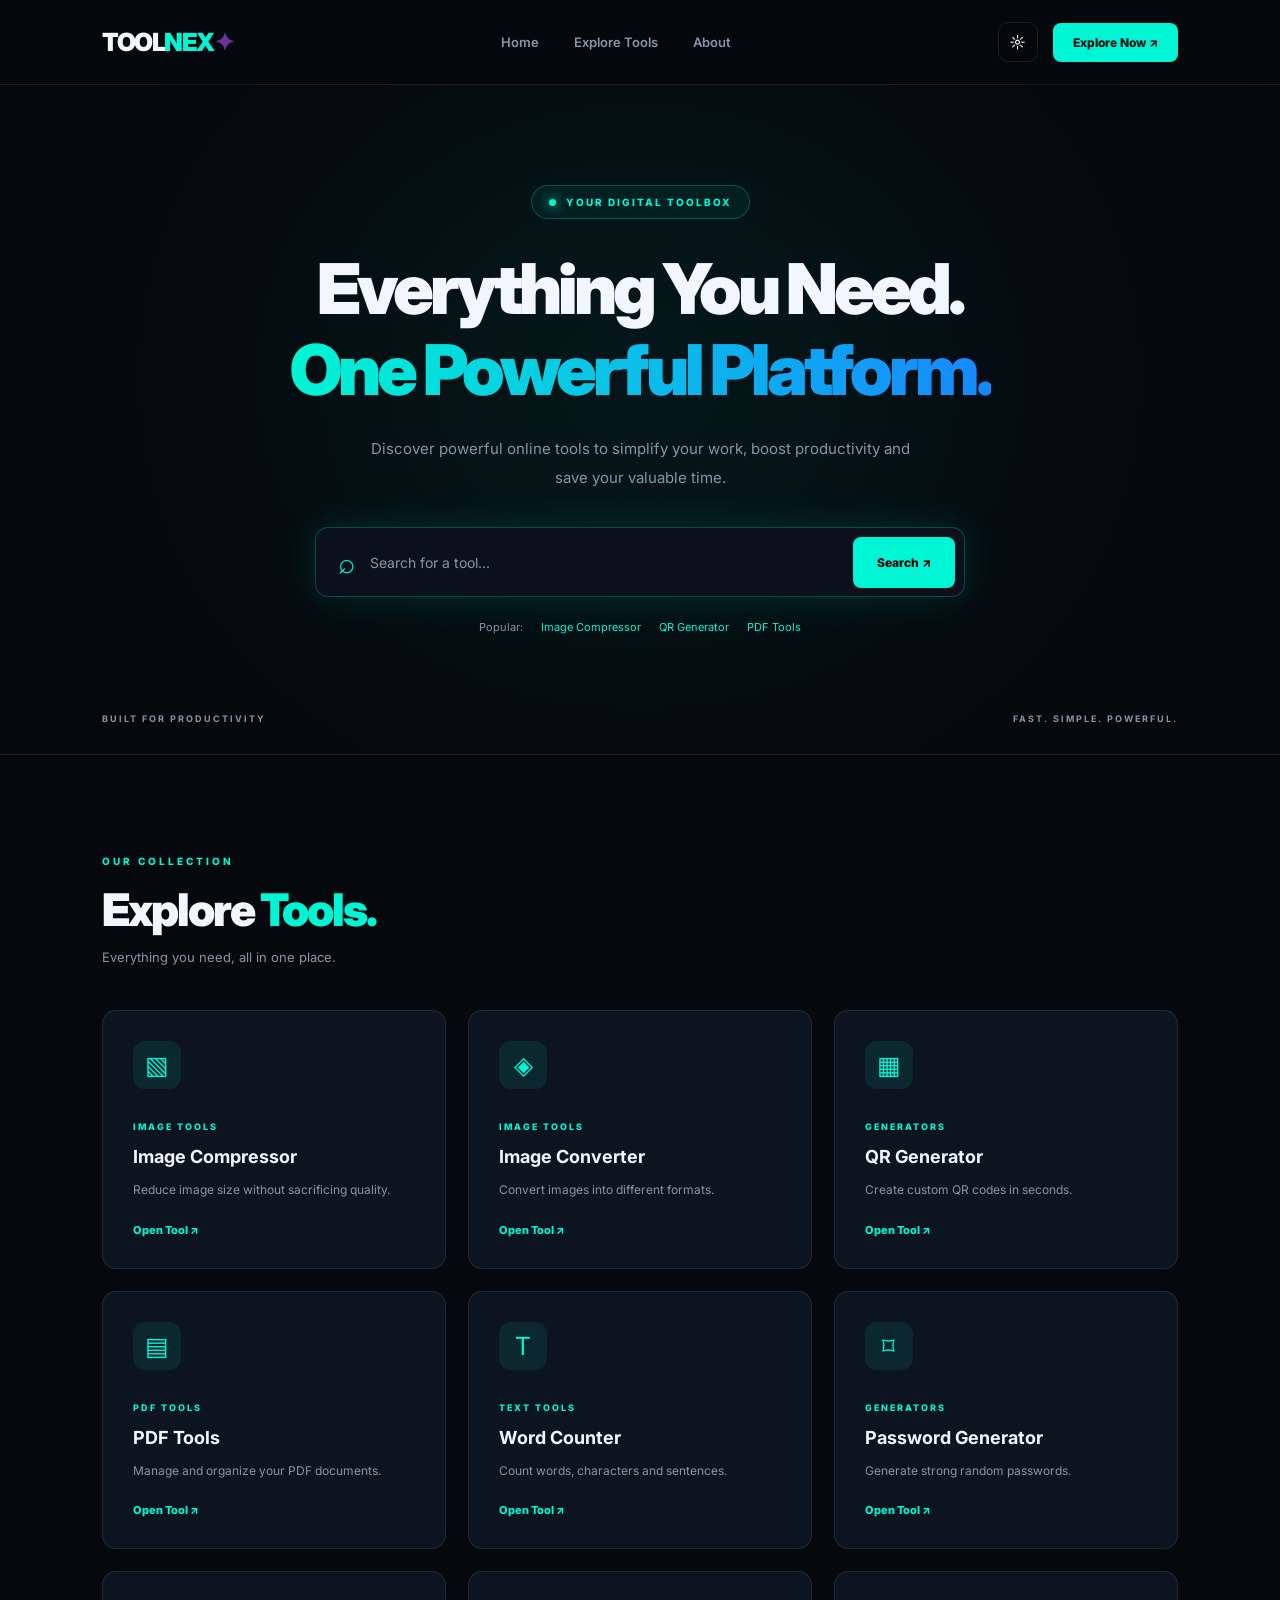
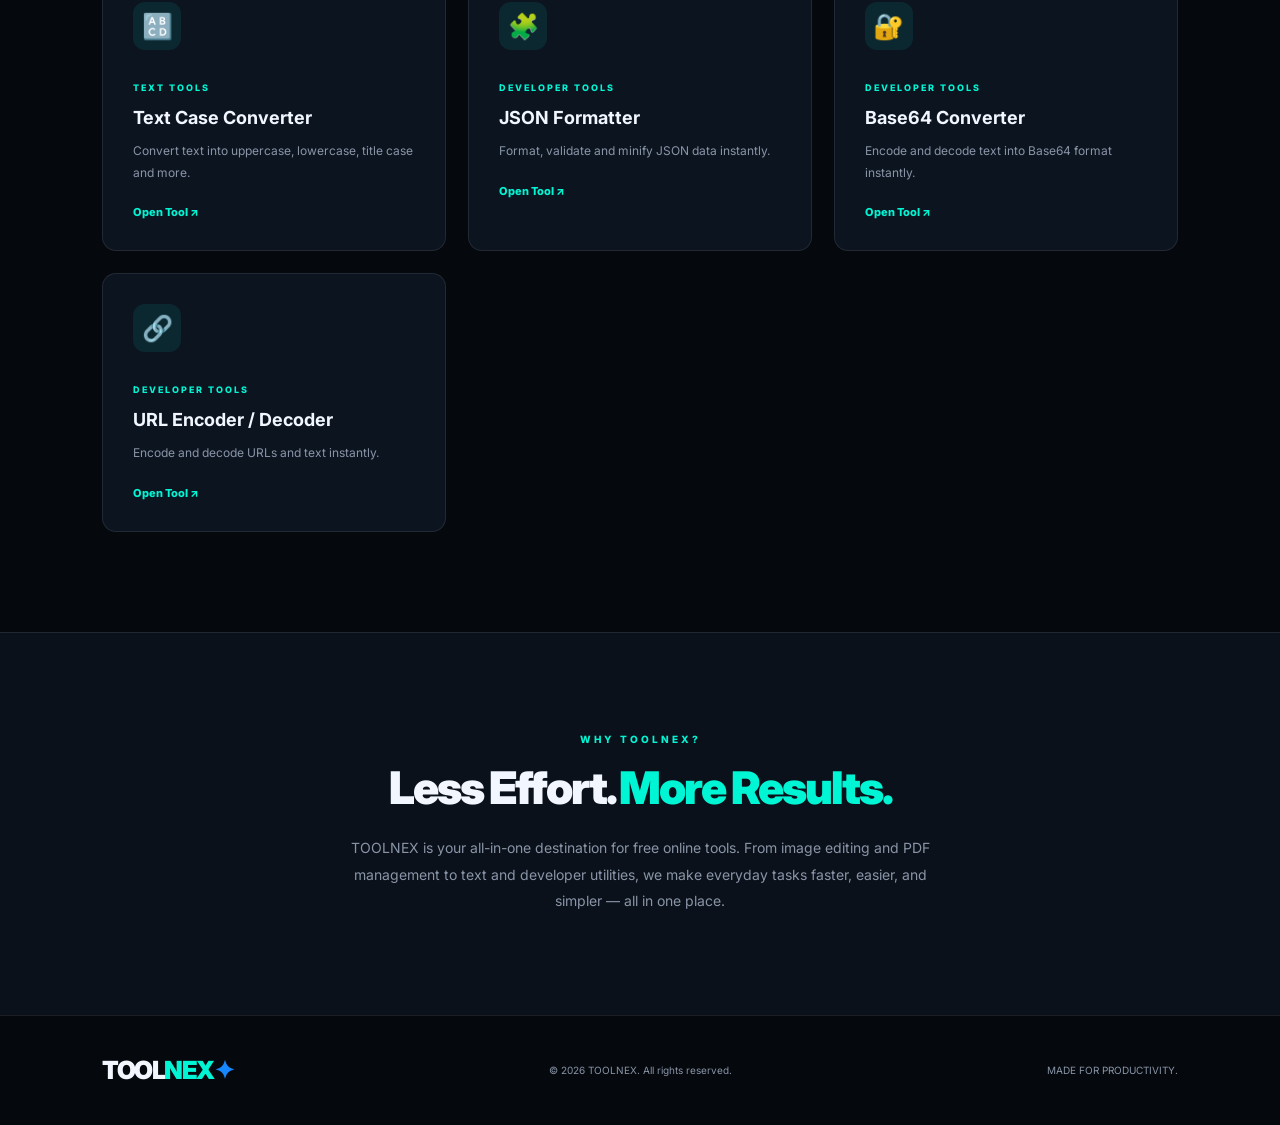
==== index.html @ 95f79d6b "Initial TOOLNEX website release" ====
<!DOCTYPE html>
<html lang="en">
<head>
    <meta charset="UTF-8">
    <meta name="viewport" content="width=device-width, initial-scale=1.0">

    <meta name="description" content="TOOLNEX - Your ultimate collection of free online tools.">
    <meta name="theme-color" content="#05080d">

    <title>TOOLNEX — All Tools. One Platform.</title>

    <link rel="stylesheet" href="css/style.css">
</head>
<body>

    <!-- NAVBAR -->
    <header class="navbar">
        <a href="index.html" class="logo">
            TOOL<span>NEX</span><i style="color: rebeccapurple;">✦</i>
        </a>

        <nav class="nav-links" id="navLinks">
            <a href="#home">Home</a>
            <a href="#tools">Explore Tools</a>
            <a href="#about">About</a>
        </nav>

        <div class="nav-actions">
            <button class="theme-btn" id="themeBtn" aria-label="Toggle theme">
                ☼
            </button>
            <a href="#tools" class="nav-button">Explore Now ↗</a>
        </div>

        <button class="menu-btn" id="menuBtn" aria-label="Toggle menu">
            ☰
        </button>
    </header>

    <!-- HERO -->
    <main>
        <section class="hero" id="home">

            <div class="hero-glow"></div>

            <div class="hero-content">

                <div class="hero-tag">
                    <span class="status-dot"></span>
                    YOUR DIGITAL TOOLBOX
                </div>

                <h1>
                    Everything You Need.
                    <br>
                    <span>One Powerful Platform.</span>
                </h1>

                <p>
                    Discover powerful online tools to simplify your work,
                    boost productivity and save your valuable time.
                </p>

                <div class="search-container">
                    <span class="search-icon">⌕</span>
                    <input
                        type="search"
                        id="searchInput"
                        placeholder="Search for a tool..."
                        autocomplete="off"
                    >
                    <button id="searchBtn">Search ↗</button>
                </div>

                <div class="popular-searches">
                    <span>Popular:</span>
                    <a href="#tools">Image Compressor</a>
                    <a href="#tools">QR Generator</a>
                    <a href="#tools">PDF Tools</a>
                </div>

            </div>

            <div class="hero-bottom">
                <span>BUILT FOR PRODUCTIVITY</span>
                <span>FAST. SIMPLE. POWERFUL.</span>
            </div>

        </section>

        <!-- TOOLS -->
        <section class="tools-section" id="tools">

            <div class="section-heading">
                <div>
                    <span class="section-label">OUR COLLECTION</span>
                    <h2>Explore <span>Tools.</span></h2>
                    <p>Everything you need, all in one place.</p>
                </div>
            </div>

            <div class="tools-grid" id="toolsGrid">

                <!-- 1. IMAGE COMPRESSOR -->
                <article class="tool-card" data-name="image compressor">
                    <div class="tool-icon">▧</div>
                    <span class="tool-category">IMAGE TOOLS</span>
                    <h3>Image Compressor</h3>
                    <p>Reduce image size without sacrificing quality.</p>
                    <a href="tools/image-compressor.html" class="tool-link">
                        Open Tool ↗
                    </a>
                </article>

                <!-- 2. IMAGE CONVERTER -->
                <article class="tool-card" data-name="image converter">
                    <div class="tool-icon">◈</div>
                    <span class="tool-category">IMAGE TOOLS</span>
                    <h3>Image Converter</h3>
                    <p>Convert images into different formats.</p>
                    <a href="tools/image-converter.html" class="tool-link">
                        Open Tool ↗
                    </a>
                </article>

                <!-- 3. QR GENERATOR -->
                <article class="tool-card" data-name="qr generator">
                    <div class="tool-icon">▦</div>
                    <span class="tool-category">GENERATORS</span>
                    <h3>QR Generator</h3>
                    <p>Create custom QR codes in seconds.</p>
                    <a href="tools/qr-generator.html" class="tool-link">
                        Open Tool ↗
                    </a>
                </article>

                <!-- 4. PDF TOOLS -->
                <article class="tool-card" data-name="pdf tools">
                    <div class="tool-icon">▤</div>
                    <span class="tool-category">PDF TOOLS</span>
                    <h3>PDF Tools</h3>
                    <p>Manage and organize your PDF documents.</p>
                    <a href="tools/pdf-tools.html" class="tool-link">
                        Open Tool ↗
                    </a>
                </article>

                <!-- 5. WORD COUNTER -->
                <article class="tool-card" data-name="word counter">
                    <div class="tool-icon">T</div>
                    <span class="tool-category">TEXT TOOLS</span>
                    <h3>Word Counter</h3>
                    <p>Count words, characters and sentences.</p>
                    <a href="tools/word-counter.html" class="tool-link">
                        Open Tool ↗
                    </a>
                </article>

                <!-- 6. PASSWORD GENERATOR -->
                <article class="tool-card" data-name="password generator">
                    <div class="tool-icon">⌑</div>
                    <span class="tool-category">GENERATORS</span>
                    <h3>Password Generator</h3>
                    <p>Generate strong random passwords.</p>
                    <a href="tools/password-generator.html" class="tool-link">
                        Open Tool ↗
                    </a>
                </article>

                <!-- 7. TEXT CASE CONVERTER -->
                <article class="tool-card" data-name="text case converter">
                    <div class="tool-icon">🔠</div>
                    <span class="tool-category">TEXT TOOLS</span>
                    <h3>Text Case Converter</h3>
                    <p>Convert text into uppercase, lowercase, title case and more.</p>
                    <a href="tools/text-case-converter.html" class="tool-link">
                        Open Tool ↗
                    </a>
                </article>

                <!-- 8. JSON FORMATTER -->
                <article class="tool-card" data-name="json formatter">
                    <div class="tool-icon">🧩</div>
                    <span class="tool-category">DEVELOPER TOOLS</span>
                    <h3>JSON Formatter</h3>
                    <p>Format, validate and minify JSON data instantly.</p>
                    <a href="tools/json-formatter.html" class="tool-link">
                        Open Tool ↗
                    </a>
                </article>

                <!-- 9. BASE64 CONVERTER -->
                <article class="tool-card" data-name="base64 converter">
                    <div class="tool-icon">🔐</div>
                    <span class="tool-category">DEVELOPER TOOLS</span>
                    <h3>Base64 Converter</h3>
                    <p>Encode and decode text into Base64 format instantly.</p>
                    <a href="tools/base64-converter.html" class="tool-link">
                        Open Tool ↗
                    </a>
                </article>

                <!-- 10. URL ENCODER / DECODER -->
                <article class="tool-card" data-name="url encoder decoder">
                    <div class="tool-icon">🔗</div>
                    <span class="tool-category">DEVELOPER TOOLS</span>
                    <h3>URL Encoder / Decoder</h3>
                    <p>Encode and decode URLs and text instantly.</p>
                    <a href="tools/url-encoder.html" class="tool-link">
                        Open Tool ↗
                    </a>
                </article>

            </div>

            <p class="no-results" id="noResults" hidden>
                No matching tools found.
            </p>

        </section>

        <!-- ABOUT -->
        <section class="about-section" id="about">
            <span class="section-label">WHY TOOLNEX?</span>
            <h2>Less Effort. <span>More Results.</span></h2>
            <p>
                TOOLNEX is your all-in-one destination for free online tools. From image editing and PDF management to text and developer utilities, we make everyday tasks faster, easier, and simpler — all in one place.
            </p>
        </section>

    </main>

    <!-- FOOTER -->
    <footer class="footer">
        <a href="index.html" class="logo">
            TOOL<span>NEX</span><i>✦</i>
        </a>

        <p>© 2026 TOOLNEX. All rights reserved.</p>

        <span>MADE FOR PRODUCTIVITY.</span>
    </footer>

    <script src="js/script.js"></script>

</body>
</html>
---- css/style.css ----
@import url('https://fonts.googleapis.com/css2?family=Inter:wght@400;500;600;700;800;900&display=swap');

:root {
    --bg: #05080d;
    --surface: #0b111b;
    --card: #0c1420;
    --text: #f2f7ff;
    --muted: #8995a7;
    --cyan: #00f5d4;
    --blue: #1687ff;
    --border: rgba(255,255,255,0.09);
    --shadow: rgba(0,245,212,0.12);
}

* {
    margin: 0;
    padding: 0;
    box-sizing: border-box;
}

body {
    background: var(--bg);
    color: var(--text);
    font-family: 'Inter', sans-serif;
    overflow-x: hidden;
    transition: background .3s, color .3s;
}

a {
    text-decoration: none;
    color: inherit;
}

button, input {
    font: inherit;
}

/* NAVBAR */

.navbar {
    width: 100%;
    height: 85px;
    padding: 0 8%;
    display: flex;
    justify-content: space-between;
    align-items: center;
    border-bottom: 1px solid var(--border);
    background: rgba(5,8,13,.85);
    backdrop-filter: blur(18px);
    position: sticky;
    top: 0;
    z-index: 100;
}

.logo {
    font-size: 25px;
    font-weight: 900;
    letter-spacing: -1.5px;
}

.logo span {
    color: var(--cyan);
}

.logo i {
    color: var(--blue);
    font-style: normal;
}

.nav-links {
    display: flex;
    gap: 35px;
}

.nav-links a {
    color: var(--muted);
    font-size: 13px;
    font-weight: 600;
    transition: .3s;
}

.nav-links a:hover {
    color: var(--cyan);
}

.nav-actions {
    display: flex;
    align-items: center;
    gap: 15px;
}

.theme-btn, .menu-btn {
    background: transparent;
    color: var(--text);
    border: 1px solid var(--border);
    border-radius: 10px;
    width: 40px;
    height: 40px;
    cursor: pointer;
}

.nav-button {
    padding: 12px 20px;
    border-radius: 8px;
    background: var(--cyan);
    color: #03100f;
    font-size: 12px;
    font-weight: 800;
    transition: .3s;
}

.nav-button:hover {
    background: var(--blue);
    color: white;
    transform: translateY(-3px);
}

.menu-btn {
    display: none;
}

/* HERO */

.hero {
    min-height: 670px;
    position: relative;
    display: flex;
    align-items: center;
    justify-content: center;
    padding: 100px 20px 120px;
    overflow: hidden;
    text-align: center;
    border-bottom: 1px solid var(--border);
}

.hero-glow {
    position: absolute;
    width: 650px;
    height: 450px;
    background: var(--cyan);
    opacity: .09;
    filter: blur(150px);
    border-radius: 50%;
    top: 10%;
    left: 50%;
    transform: translateX(-50%);
    pointer-events: none;
}

.hero-content {
    max-width: 850px;
    position: relative;
    z-index: 2;
    animation: heroEnter 1s ease both;
}

.hero-tag {
    display: inline-flex;
    align-items: center;
    gap: 10px;
    border: 1px solid rgba(0,245,212,.25);
    background: rgba(0,245,212,.06);
    color: var(--cyan);
    padding: 10px 17px;
    border-radius: 30px;
    font-size: 10px;
    font-weight: 800;
    letter-spacing: 2px;
    margin-bottom: 30px;
}

.status-dot {
    width: 7px;
    height: 7px;
    background: var(--cyan);
    border-radius: 50%;
    box-shadow: 0 0 12px var(--cyan);
}

.hero h1 {
    font-size: clamp(38px, 6vw, 70px);
    font-weight: 900;
    letter-spacing: -4px;
    line-height: 1.15;
}

.hero h1 span {
    background: linear-gradient(90deg, var(--cyan), var(--blue));
    -webkit-background-clip: text;
    background-clip: text;
    color: transparent;
}

.hero-content > p {
    max-width: 570px;
    margin: 25px auto 35px;
    color: var(--muted);
    font-size: 15px;
    line-height: 1.9;
}

/* SEARCH */

.search-container {
    max-width: 650px;
    height: 70px;
    margin: auto;
    display: flex;
    align-items: center;
    gap: 15px;
    padding: 8px 9px 8px 22px;
    background: var(--surface);
    border: 1px solid rgba(0,245,212,.25);
    border-radius: 13px;
    box-shadow: 0 0 40px var(--shadow);
    transition: .3s;
}

.search-container:focus-within {
    border-color: var(--cyan);
    box-shadow: 0 0 35px rgba(0,245,212,.2);
}

.search-icon {
    font-size: 29px;
    color: var(--cyan);
}

.search-container input {
    flex: 1;
    min-width: 0;
    background: transparent;
    border: none;
    outline: none;
    color: var(--text);
    font-size: 14px;
}

.search-container input::placeholder {
    color: var(--muted);
}

.search-container button {
    height: 51px;
    padding: 0 24px;
    background: var(--cyan);
    border: none;
    border-radius: 8px;
    font-size: 12px;
    font-weight: 800;
    cursor: pointer;
    transition: .3s;
}

.search-container button:hover {
    background: var(--blue);
    color: white;
}

.popular-searches {
    display: flex;
    justify-content: center;
    flex-wrap: wrap;
    gap: 18px;
    margin-top: 23px;
    font-size: 11px;
}

.popular-searches span {
    color: var(--muted);
}

.popular-searches a {
    color: var(--cyan);
    transition: .3s;
}

.popular-searches a:hover {
    color: var(--blue);
}

.hero-bottom {
    position: absolute;
    bottom: 30px;
    left: 8%;
    right: 8%;
    display: flex;
    justify-content: space-between;
    color: var(--muted);
    font-size: 9px;
    letter-spacing: 2px;
    font-weight: 700;
}

/* TOOLS SECTION */

.tools-section {
    padding: 100px 8%;
    max-width: 1600px;
    margin: auto;
}

.section-heading {
    display: flex;
    justify-content: space-between;
    margin-bottom: 45px;
}

.section-label {
    display: block;
    color: var(--cyan);
    font-size: 10px;
    letter-spacing: 3px;
    font-weight: 800;
    margin-bottom: 15px;
}

.section-heading h2, .about-section h2 {
    font-size: clamp(30px, 4vw, 45px);
    font-weight: 900;
    letter-spacing: -2px;
}

.section-heading h2 span, .about-section h2 span {
    color: var(--cyan);
}

.section-heading p {
    color: var(--muted);
    margin-top: 12px;
    font-size: 13px;
}

.tools-grid {
    display: grid;
    grid-template-columns: repeat(3, 1fr);
    gap: 22px;
}

.tool-card {
    background: var(--card);
    border: 1px solid var(--border);
    border-radius: 14px;
    padding: 30px;
    min-height: 255px;
    position: relative;
    overflow: hidden;
    transition: .35s;
}

.tool-card::before {
    content: "";
    position: absolute;
    width: 150px;
    height: 150px;
    background: var(--cyan);
    filter: blur(100px);
    opacity: 0;
    right: -50px;
    top: -50px;
    transition: .35s;
}

.tool-card:hover {
    transform: translateY(-8px);
    border-color: rgba(0,245,212,.5);
    box-shadow: 0 15px 40px rgba(0,0,0,.25);
}

.tool-card:hover::before {
    opacity: .25;
}

.tool-icon {
    width: 48px;
    height: 48px;
    display: flex;
    justify-content: center;
    align-items: center;
    border-radius: 12px;
    background: rgba(0,245,212,.09);
    color: var(--cyan);
    font-size: 25px;
    margin-bottom: 25px;
}

.tool-category {
    color: var(--cyan);
    font-size: 9px;
    letter-spacing: 2px;
    font-weight: 800;
}

.tool-card h3 {
    font-size: 18px;
    margin: 12px 0;
}

.tool-card p {
    font-size: 12px;
    color: var(--muted);
    line-height: 1.8;
}

.tool-link {
    display: inline-block;
    margin-top: 22px;
    color: var(--cyan);
    font-size: 11px;
    font-weight: 800;
}

.no-results {
    text-align: center;
    color: var(--muted);
    padding: 35px;
}

/* ABOUT */

.about-section {
    padding: 100px 20px;
    text-align: center;
    border-top: 1px solid var(--border);
    background: var(--surface);
}

.about-section p {
    max-width: 600px;
    margin: 20px auto 0;
    color: var(--muted);
    font-size: 14px;
    line-height: 1.9;
}

/* FOOTER */

.footer {
    min-height: 110px;
    padding: 30px 8%;
    display: flex;
    justify-content: space-between;
    align-items: center;
    gap: 20px;
    flex-wrap: wrap;
    border-top: 1px solid var(--border);
}

.footer p, .footer > span {
    font-size: 10px;
    color: var(--muted);
}

/* LIGHT THEME */

body.light-theme {
    --bg: #f3f7fa;
    --surface: #ffffff;
    --card: #ffffff;
    --text: #101b2b;
    --muted: #64748b;
    --border: rgba(10,30,50,.12);
    --shadow: rgba(0,160,180,.12);
}

body.light-theme .navbar {
    background: rgba(255,255,255,.88);
}

body.light-theme .hero-glow {
    opacity: .06;
}

/* ANIMATION */

@keyframes heroEnter {
    from {
        opacity: 0;
        transform: translateY(25px);
    }
    to {
        opacity: 1;
        transform: translateY(0);
    }
}

/* RESPONSIVE */

@media (max-width: 900px) {
    .navbar {
        padding: 0 5%;
    }

    .tools-section {
        padding: 80px 5%;
    }

    .tools-grid {
        grid-template-columns: repeat(2, 1fr);
    }
}

@media (max-width: 650px) {
    .navbar {
        height: 70px;
    }

    .nav-links {
        display: none;
        position: absolute;
        top: 70px;
        left: 0;
        width: 100%;
        padding: 25px;
        flex-direction: column;
        background: var(--surface);
        border-bottom: 1px solid var(--border);
        gap: 25px;
    }

    .nav-links.active {
        display: flex;
    }

    .nav-actions .nav-button {
        display: none;
    }

    .menu-btn {
        display: block;
    }

    .hero {
        min-height: 620px;
        padding: 90px 20px 120px;
    }

    .hero h1 {
        letter-spacing: -2px;
    }

    .hero-content > p {
        font-size: 13px;
    }

    .search-container {
        height: 60px;
        gap: 8px;
        padding-left: 12px;
    }

    .search-container input {
        font-size: 11px;
    }

    .search-container button {
        height: 44px;
        padding: 0 13px;
        font-size: 10px;
    }

    .popular-searches {
        gap: 12px;
    }

    .hero-bottom {
        font-size: 7px;
        left: 5%;
        right: 5%;
    }

    .tools-grid {
        grid-template-columns: 1fr;
    }

    .tool-card {
        min-height: 230px;
    }

    .footer {
        justify-content: center;
        text-align: center;
        flex-direction: column;
    }
}

@media (prefers-reduced-motion: reduce) {
    *, *::before, *::after {
        scroll-behavior: auto !important;
        animation-duration: .01ms !important;
        transition-duration: .01ms !important;
    }
}
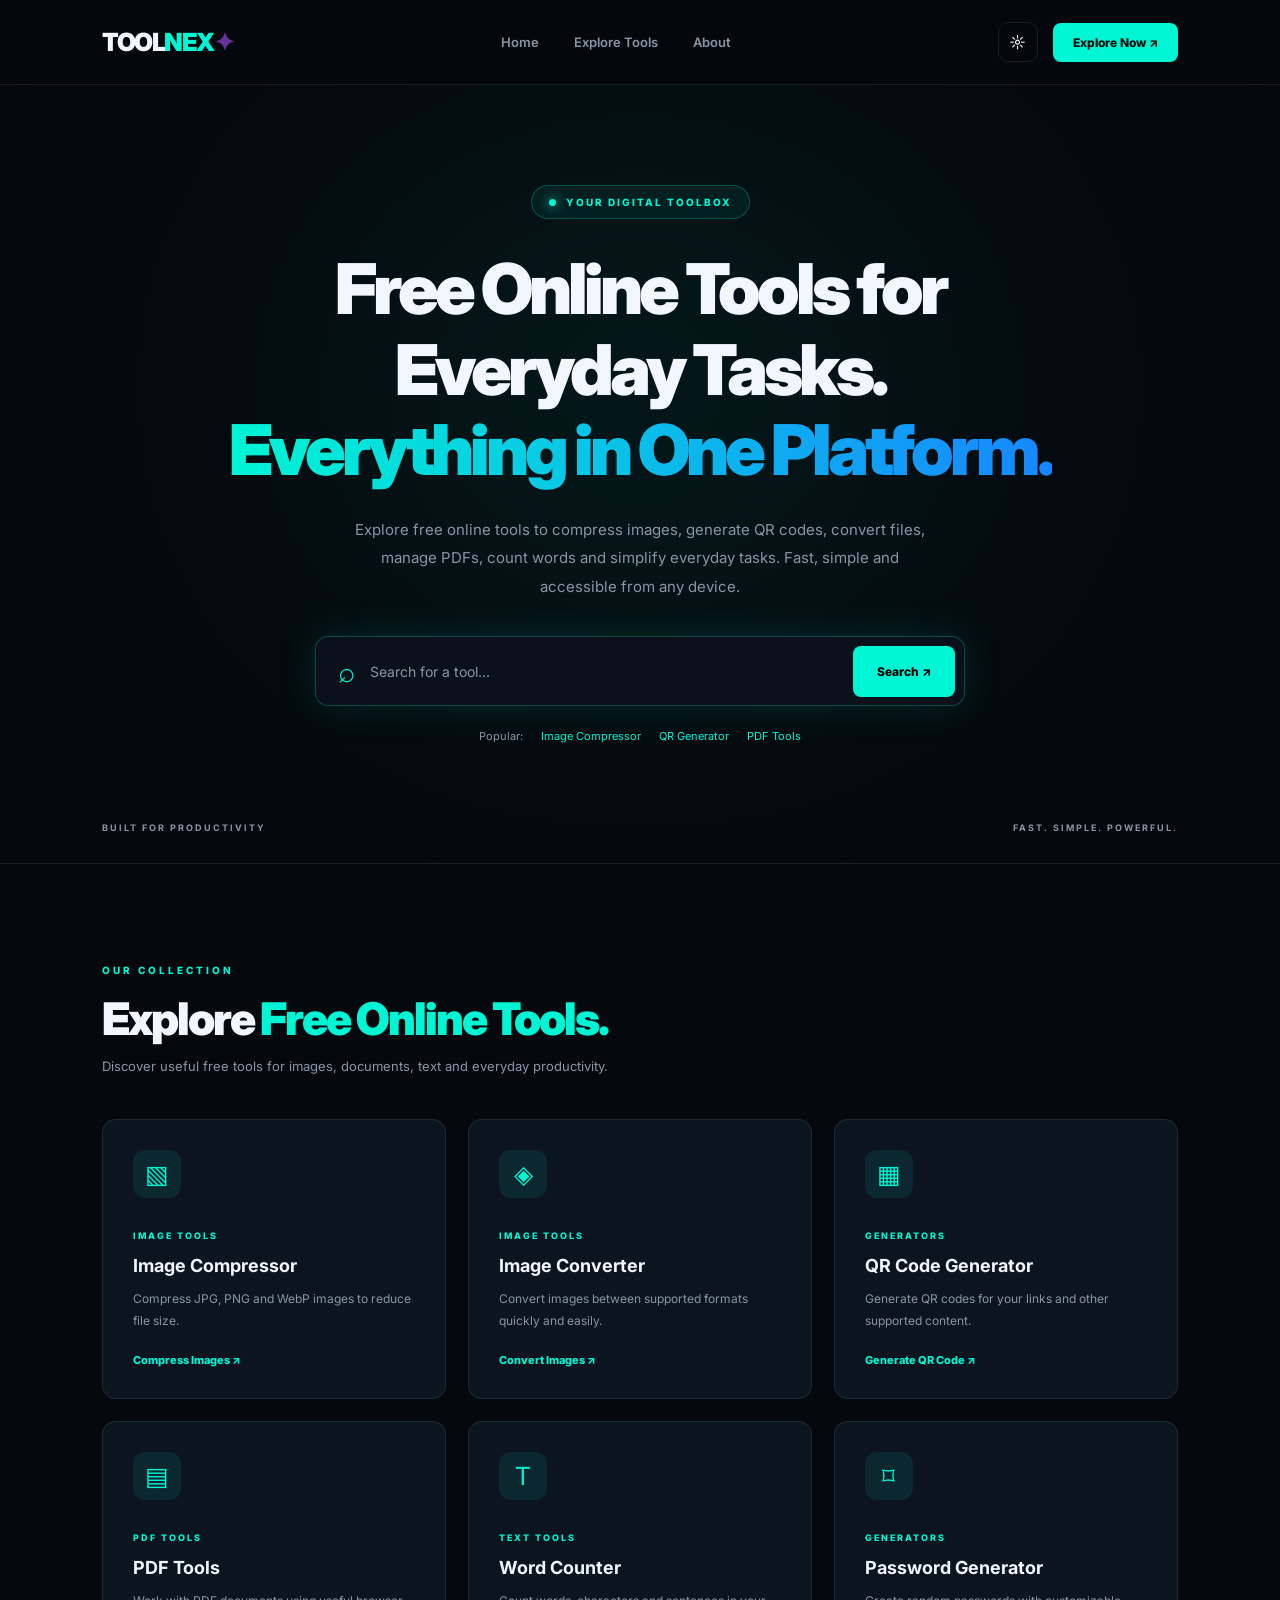
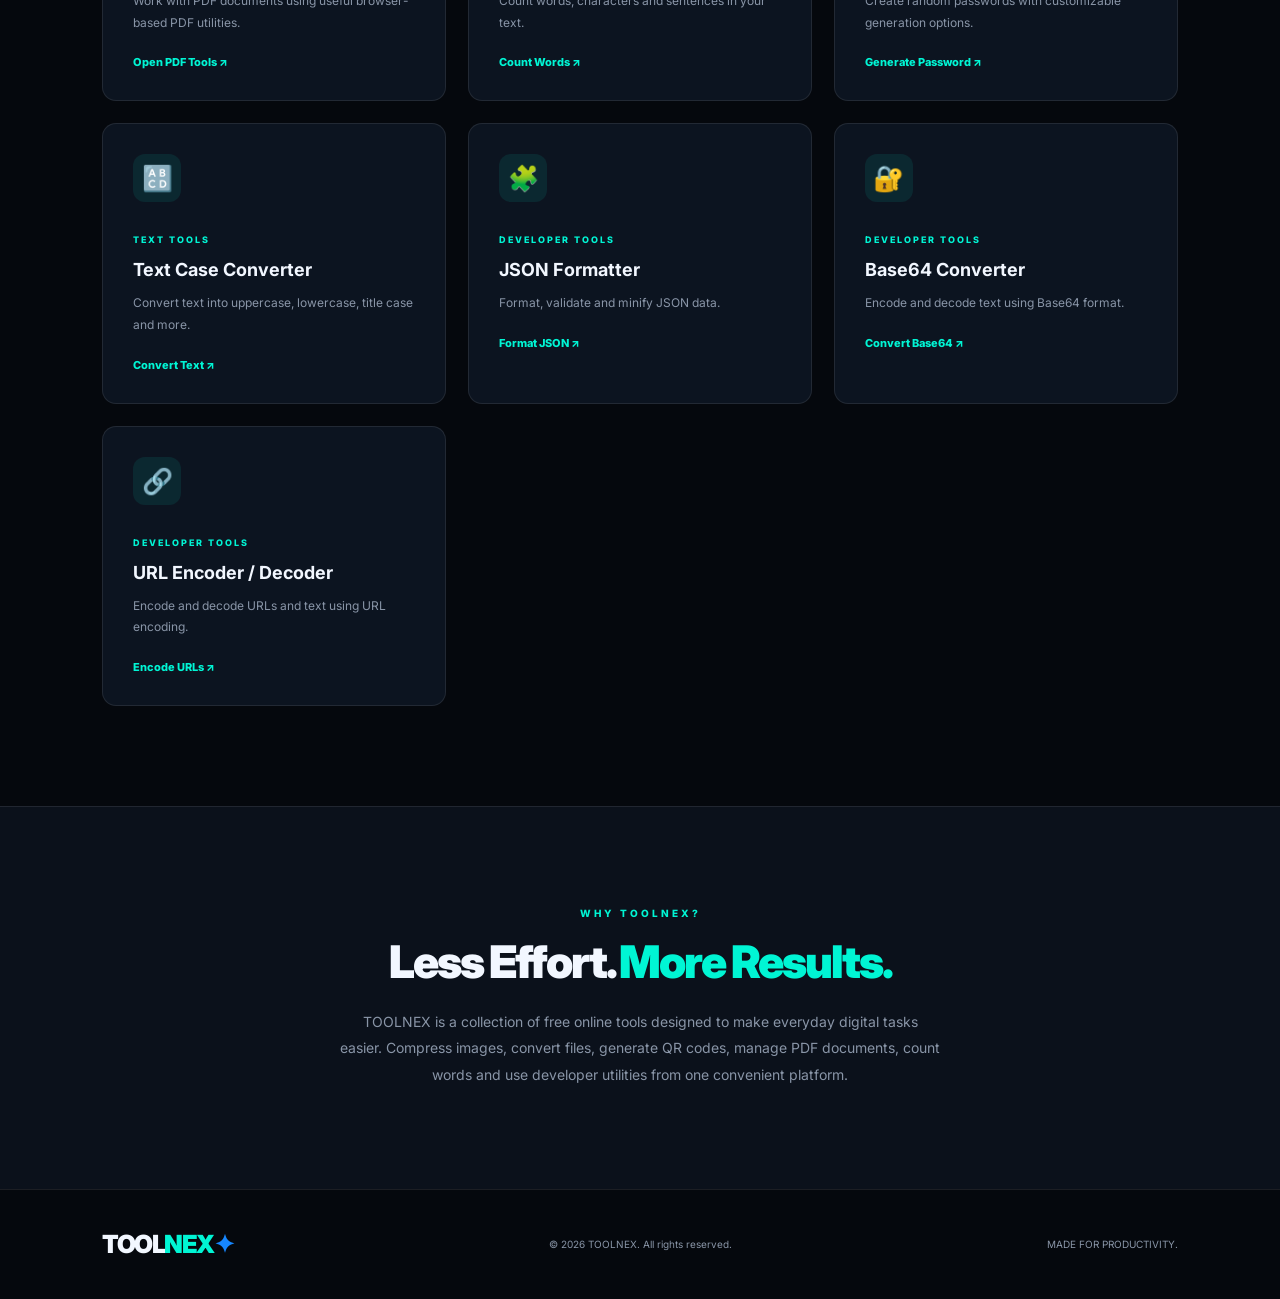
==== commit 7d1ce5bf: "Complete homepage SEO optimization" ====
--- a/index.html
+++ b/index.html
@@ -1,45 +1,91 @@
 
 <!DOCTYPE html>
 <html lang="en">
+
 <head>
     <meta charset="UTF-8">
     <meta name="viewport" content="width=device-width, initial-scale=1.0">
 
-    <meta name="description" content="TOOLNEX - Your ultimate collection of free online tools.">
+    <!-- Google Search Console Verification -->
+    <meta name="google-site-verification" content="qCB3Lh2hnZC_eKk-9dJciXlxJFnbBsDnRE0kiThZESY">
+
+    <!-- Primary SEO -->
+    <title>TOOLNEX - Free Online Tools for Images, PDFs, Text & More</title>
+
+    <meta name="description" content="Explore TOOLNEX, your free online toolbox. Compress images, convert image formats, generate QR codes, manage PDFs, count words, create passwords and use developer tools.">
+
+    <meta name="robots" content="index, follow, max-image-preview:large">
     <meta name="theme-color" content="#05080d">
 
-    <title>TOOLNEX — All Tools. One Platform.</title>
-
+    <meta name="author" content="TOOLNEX">
+
+    <link rel="canonical" href="https://the-apex-coder.github.io/TOOLNEX/">
+
+    <!-- Open Graph SEO -->
+    <meta property="og:type" content="website">
+    <meta property="og:site_name" content="TOOLNEX">
+    <meta property="og:title" content="TOOLNEX - Free Online Tools for Everyone">
+    <meta property="og:description" content="Your ultimate collection of free online tools. Compress images, create QR codes, manage PDFs and simplify everyday tasks.">
+    <meta property="og:url" content="https://the-apex-coder.github.io/TOOLNEX/">
+    <meta property="og:locale" content="en_US">
+
+    <!-- Twitter SEO -->
+    <meta name="twitter:card" content="summary">
+    <meta name="twitter:title" content="TOOLNEX - Free Online Tools">
+    <meta name="twitter:description" content="Discover free online tools for image compression, QR generation, PDFs, text and developer productivity.">
+
+    <!-- Website Stylesheet -->
     <link rel="stylesheet" href="css/style.css">
 </head>
+
 <body>
 
     <!-- NAVBAR -->
     <header class="navbar">
-        <a href="index.html" class="logo">
+
+        <a href="index.html" class="logo" aria-label="TOOLNEX Home">
             TOOL<span>NEX</span><i style="color: rebeccapurple;">✦</i>
         </a>
 
-        <nav class="nav-links" id="navLinks">
+        <nav class="nav-links" id="navLinks" aria-label="Main navigation">
             <a href="#home">Home</a>
             <a href="#tools">Explore Tools</a>
             <a href="#about">About</a>
         </nav>
 
         <div class="nav-actions">
-            <button class="theme-btn" id="themeBtn" aria-label="Toggle theme">
+
+            <button
+                class="theme-btn"
+                id="themeBtn"
+                aria-label="Toggle theme"
+                type="button">
                 ☼
             </button>
-            <a href="#tools" class="nav-button">Explore Now ↗</a>
+
+            <a href="#tools" class="nav-button">
+                Explore Now ↗
+            </a>
+
         </div>
 
-        <button class="menu-btn" id="menuBtn" aria-label="Toggle menu">
+        <button
+            class="menu-btn"
+            id="menuBtn"
+            aria-label="Toggle navigation menu"
+            aria-expanded="false"
+            aria-controls="navLinks"
+            type="button">
             ☰
         </button>
+
     </header>
 
-    <!-- HERO -->
+
+    <!-- MAIN CONTENT -->
     <main>
+
+        <!-- HERO SECTION -->
         <section class="hero" id="home">
 
             <div class="hero-glow"></div>
@@ -52,32 +98,54 @@
                 </div>
 
                 <h1>
-                    Everything You Need.
+                    Free Online Tools for Everyday Tasks.
                     <br>
-                    <span>One Powerful Platform.</span>
+                    <span>Everything in One Platform.</span>
                 </h1>
 
                 <p>
-                    Discover powerful online tools to simplify your work,
-                    boost productivity and save your valuable time.
+                    Explore free online tools to compress images,
+                    generate QR codes, convert files, manage PDFs,
+                    count words and simplify everyday tasks.
+                    Fast, simple and accessible from any device.
                 </p>
 
+                <!-- TOOL SEARCH -->
                 <div class="search-container">
-                    <span class="search-icon">⌕</span>
+
+                    <label for="searchInput" class="search-icon">
+                        ⌕
+                    </label>
+
                     <input
                         type="search"
                         id="searchInput"
                         placeholder="Search for a tool..."
                         autocomplete="off"
-                    >
-                    <button id="searchBtn">Search ↗</button>
+                        aria-label="Search available online tools">
+
+                    <button id="searchBtn" type="button">
+                        Search ↗
+                    </button>
+
                 </div>
 
                 <div class="popular-searches">
+
                     <span>Popular:</span>
-                    <a href="#tools">Image Compressor</a>
-                    <a href="#tools">QR Generator</a>
-                    <a href="#tools">PDF Tools</a>
+
+                    <a href="tools/image-compressor.html">
+                        Image Compressor
+                    </a>
+
+                    <a href="tools/qr-generator.html">
+                        QR Generator
+                    </a>
+
+                    <a href="tools/pdf-tools.html">
+                        PDF Tools
+                    </a>
+
                 </div>
 
             </div>
@@ -89,159 +157,318 @@
 
         </section>
 
-        <!-- TOOLS -->
+
+        <!-- TOOLS COLLECTION -->
         <section class="tools-section" id="tools">
 
             <div class="section-heading">
+
                 <div>
-                    <span class="section-label">OUR COLLECTION</span>
-                    <h2>Explore <span>Tools.</span></h2>
-                    <p>Everything you need, all in one place.</p>
+
+                    <span class="section-label">
+                        OUR COLLECTION
+                    </span>
+
+                    <h2>
+                        Explore <span>Free Online Tools.</span>
+                    </h2>
+
+                    <p>
+                        Discover useful free tools for images,
+                        documents, text and everyday productivity.
+                    </p>
+
                 </div>
+
             </div>
 
+
+            <!-- TOOL CARDS -->
             <div class="tools-grid" id="toolsGrid">
+
 
                 <!-- 1. IMAGE COMPRESSOR -->
                 <article class="tool-card" data-name="image compressor">
+
                     <div class="tool-icon">▧</div>
-                    <span class="tool-category">IMAGE TOOLS</span>
+
+                    <span class="tool-category">
+                        IMAGE TOOLS
+                    </span>
+
                     <h3>Image Compressor</h3>
-                    <p>Reduce image size without sacrificing quality.</p>
+
+                    <p>
+                        Compress JPG, PNG and WebP images
+                        to reduce file size.
+                    </p>
+
                     <a href="tools/image-compressor.html" class="tool-link">
-                        Open Tool ↗
-                    </a>
-                </article>
+                        Compress Images ↗
+                    </a>
+
+                </article>
+
 
                 <!-- 2. IMAGE CONVERTER -->
                 <article class="tool-card" data-name="image converter">
+
                     <div class="tool-icon">◈</div>
-                    <span class="tool-category">IMAGE TOOLS</span>
+
+                    <span class="tool-category">
+                        IMAGE TOOLS
+                    </span>
+
                     <h3>Image Converter</h3>
-                    <p>Convert images into different formats.</p>
+
+                    <p>
+                        Convert images between supported
+                        formats quickly and easily.
+                    </p>
+
                     <a href="tools/image-converter.html" class="tool-link">
-                        Open Tool ↗
-                    </a>
-                </article>
+                        Convert Images ↗
+                    </a>
+
+                </article>
+
 
                 <!-- 3. QR GENERATOR -->
                 <article class="tool-card" data-name="qr generator">
+
                     <div class="tool-icon">▦</div>
-                    <span class="tool-category">GENERATORS</span>
-                    <h3>QR Generator</h3>
-                    <p>Create custom QR codes in seconds.</p>
+
+                    <span class="tool-category">
+                        GENERATORS
+                    </span>
+
+                    <h3>QR Code Generator</h3>
+
+                    <p>
+                        Generate QR codes for your links
+                        and other supported content.
+                    </p>
+
                     <a href="tools/qr-generator.html" class="tool-link">
-                        Open Tool ↗
-                    </a>
-                </article>
+                        Generate QR Code ↗
+                    </a>
+
+                </article>
+
 
                 <!-- 4. PDF TOOLS -->
                 <article class="tool-card" data-name="pdf tools">
+
                     <div class="tool-icon">▤</div>
-                    <span class="tool-category">PDF TOOLS</span>
+
+                    <span class="tool-category">
+                        PDF TOOLS
+                    </span>
+
                     <h3>PDF Tools</h3>
-                    <p>Manage and organize your PDF documents.</p>
+
+                    <p>
+                        Work with PDF documents using
+                        useful browser-based PDF utilities.
+                    </p>
+
                     <a href="tools/pdf-tools.html" class="tool-link">
-                        Open Tool ↗
-                    </a>
-                </article>
+                        Open PDF Tools ↗
+                    </a>
+
+                </article>
+
 
                 <!-- 5. WORD COUNTER -->
                 <article class="tool-card" data-name="word counter">
+
                     <div class="tool-icon">T</div>
-                    <span class="tool-category">TEXT TOOLS</span>
+
+                    <span class="tool-category">
+                        TEXT TOOLS
+                    </span>
+
                     <h3>Word Counter</h3>
-                    <p>Count words, characters and sentences.</p>
+
+                    <p>
+                        Count words, characters and sentences
+                        in your text.
+                    </p>
+
                     <a href="tools/word-counter.html" class="tool-link">
-                        Open Tool ↗
-                    </a>
-                </article>
+                        Count Words ↗
+                    </a>
+
+                </article>
+
 
                 <!-- 6. PASSWORD GENERATOR -->
                 <article class="tool-card" data-name="password generator">
+
                     <div class="tool-icon">⌑</div>
-                    <span class="tool-category">GENERATORS</span>
+
+                    <span class="tool-category">
+                        GENERATORS
+                    </span>
+
                     <h3>Password Generator</h3>
-                    <p>Generate strong random passwords.</p>
+
+                    <p>
+                        Create random passwords with
+                        customizable generation options.
+                    </p>
+
                     <a href="tools/password-generator.html" class="tool-link">
-                        Open Tool ↗
-                    </a>
-                </article>
+                        Generate Password ↗
+                    </a>
+
+                </article>
+
 
                 <!-- 7. TEXT CASE CONVERTER -->
                 <article class="tool-card" data-name="text case converter">
+
                     <div class="tool-icon">🔠</div>
-                    <span class="tool-category">TEXT TOOLS</span>
+
+                    <span class="tool-category">
+                        TEXT TOOLS
+                    </span>
+
                     <h3>Text Case Converter</h3>
-                    <p>Convert text into uppercase, lowercase, title case and more.</p>
+
+                    <p>
+                        Convert text into uppercase,
+                        lowercase, title case and more.
+                    </p>
+
                     <a href="tools/text-case-converter.html" class="tool-link">
-                        Open Tool ↗
-                    </a>
-                </article>
+                        Convert Text ↗
+                    </a>
+
+                </article>
+
 
                 <!-- 8. JSON FORMATTER -->
                 <article class="tool-card" data-name="json formatter">
+
                     <div class="tool-icon">🧩</div>
-                    <span class="tool-category">DEVELOPER TOOLS</span>
+
+                    <span class="tool-category">
+                        DEVELOPER TOOLS
+                    </span>
+
                     <h3>JSON Formatter</h3>
-                    <p>Format, validate and minify JSON data instantly.</p>
+
+                    <p>
+                        Format, validate and minify
+                        JSON data.
+                    </p>
+
                     <a href="tools/json-formatter.html" class="tool-link">
-                        Open Tool ↗
-                    </a>
-                </article>
+                        Format JSON ↗
+                    </a>
+
+                </article>
+
 
                 <!-- 9. BASE64 CONVERTER -->
                 <article class="tool-card" data-name="base64 converter">
+
                     <div class="tool-icon">🔐</div>
-                    <span class="tool-category">DEVELOPER TOOLS</span>
+
+                    <span class="tool-category">
+                        DEVELOPER TOOLS
+                    </span>
+
                     <h3>Base64 Converter</h3>
-                    <p>Encode and decode text into Base64 format instantly.</p>
+
+                    <p>
+                        Encode and decode text
+                        using Base64 format.
+                    </p>
+
                     <a href="tools/base64-converter.html" class="tool-link">
-                        Open Tool ↗
-                    </a>
-                </article>
+                        Convert Base64 ↗
+                    </a>
+
+                </article>
+
 
                 <!-- 10. URL ENCODER / DECODER -->
                 <article class="tool-card" data-name="url encoder decoder">
+
                     <div class="tool-icon">🔗</div>
-                    <span class="tool-category">DEVELOPER TOOLS</span>
+
+                    <span class="tool-category">
+                        DEVELOPER TOOLS
+                    </span>
+
                     <h3>URL Encoder / Decoder</h3>
-                    <p>Encode and decode URLs and text instantly.</p>
+
+                    <p>
+                        Encode and decode URLs and
+                        text using URL encoding.
+                    </p>
+
                     <a href="tools/url-encoder.html" class="tool-link">
-                        Open Tool ↗
-                    </a>
-                </article>
+                        Encode URLs ↗
+                    </a>
+
+                </article>
+
 
             </div>
 
             <p class="no-results" id="noResults" hidden>
-                No matching tools found.
+                No matching tools found. Try another search.
             </p>
 
         </section>
 
-        <!-- ABOUT -->
+
+        <!-- ABOUT SECTION -->
         <section class="about-section" id="about">
-            <span class="section-label">WHY TOOLNEX?</span>
-            <h2>Less Effort. <span>More Results.</span></h2>
+
+            <span class="section-label">
+                WHY TOOLNEX?
+            </span>
+
+            <h2>
+                Less Effort. <span>More Results.</span>
+            </h2>
+
             <p>
-                TOOLNEX is your all-in-one destination for free online tools. From image editing and PDF management to text and developer utilities, we make everyday tasks faster, easier, and simpler — all in one place.
+                TOOLNEX is a collection of free online tools
+                designed to make everyday digital tasks easier.
+                Compress images, convert files, generate QR codes,
+                manage PDF documents, count words and use developer
+                utilities from one convenient platform.
             </p>
+
         </section>
 
     </main>
+
 
     <!-- FOOTER -->
     <footer class="footer">
-        <a href="index.html" class="logo">
+
+        <a href="index.html" class="logo" aria-label="TOOLNEX Home">
             TOOL<span>NEX</span><i>✦</i>
         </a>
 
-        <p>© 2026 TOOLNEX. All rights reserved.</p>
-
-        <span>MADE FOR PRODUCTIVITY.</span>
+        <p>
+            © 2026 TOOLNEX. All rights reserved.
+        </p>
+
+        <span>
+            MADE FOR PRODUCTIVITY.
+        </span>
+
     </footer>
 
+
+    <!-- JAVASCRIPT -->
     <script src="js/script.js"></script>
 
 </body>
